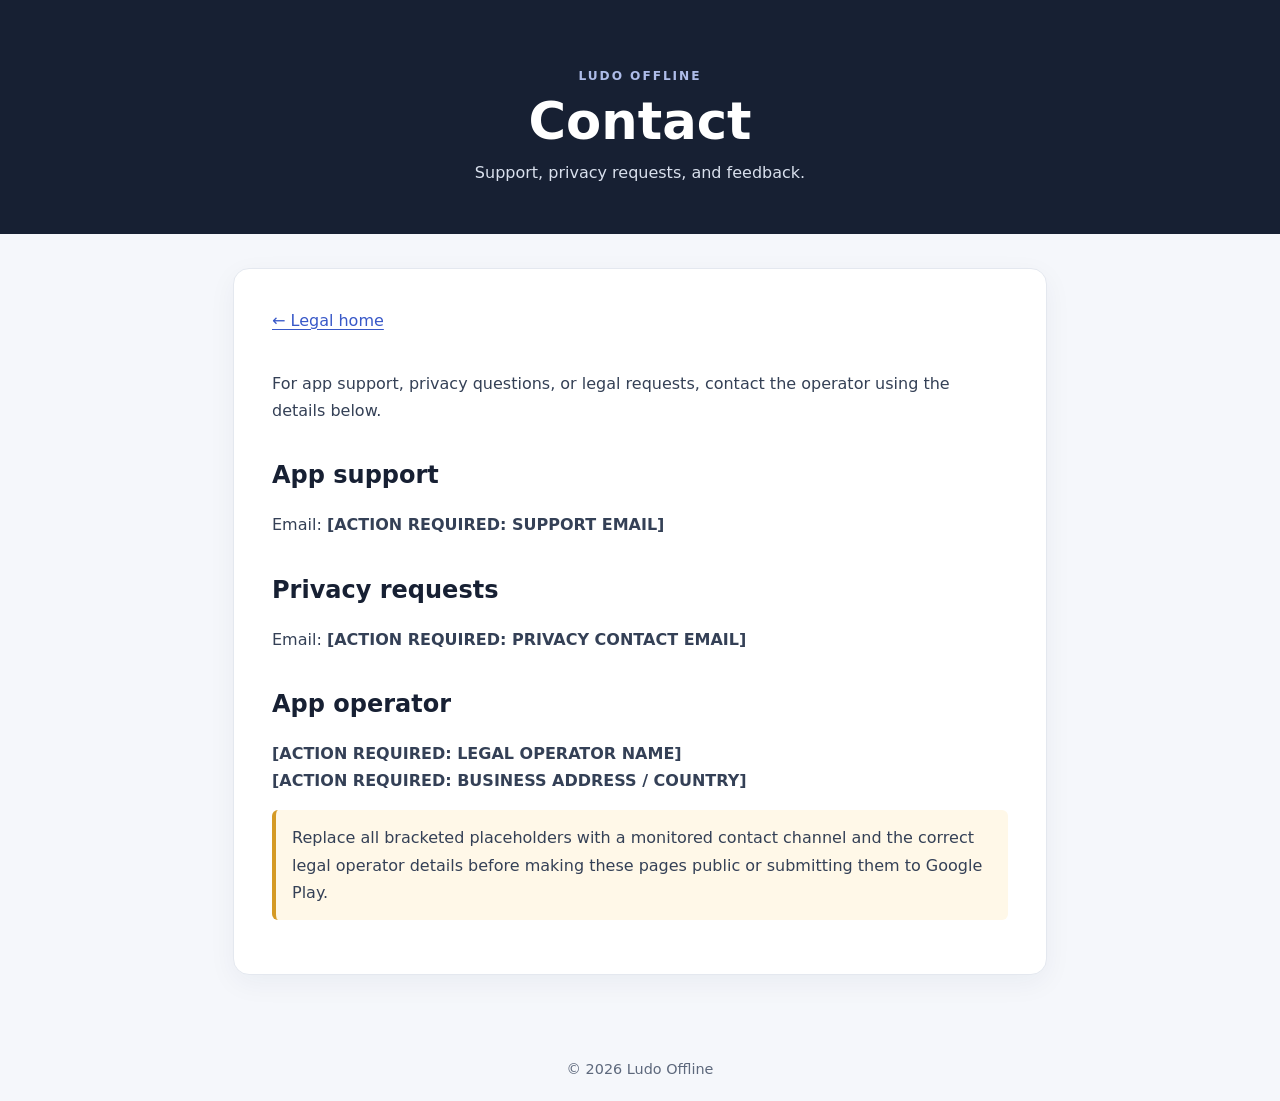
==== contact.html @ 3446a183 "Add Ludo Offline contact page" ====
<!doctype html>
<html lang="en">
<head>
<meta charset="utf-8">
<meta name="viewport" content="width=device-width, initial-scale=1">
<meta name="description" content="Contact information for Ludo Offline support and privacy requests.">
<title>Contact — Ludo Offline</title>
<link rel="stylesheet" href="style.css">
</head>
<body>
<header class="hero"><p class="eyebrow">LUDO OFFLINE</p><h1>Contact</h1><p>Support, privacy requests, and feedback.</p></header>
<main><article class="panel">
<a class="back" href="index.html">← Legal home</a>
<p>For app support, privacy questions, or legal requests, contact the operator using the details below.</p>
<h2>App support</h2>
<p>Email: <strong>[ACTION REQUIRED: SUPPORT EMAIL]</strong></p>
<h2>Privacy requests</h2>
<p>Email: <strong>[ACTION REQUIRED: PRIVACY CONTACT EMAIL]</strong></p>
<h2>App operator</h2>
<p><strong>[ACTION REQUIRED: LEGAL OPERATOR NAME]</strong><br>
<strong>[ACTION REQUIRED: BUSINESS ADDRESS / COUNTRY]</strong></p>
<p class="notice">Replace all bracketed placeholders with a monitored contact channel and the correct legal operator details before making these pages public or submitting them to Google Play.</p>
</article></main><footer>© 2026 Ludo Offline</footer></body></html>
---- style.css ----
:root{color-scheme:light;--ink:#172033;--muted:#5d687c;--line:#e4e8ef;--accent:#3858c8;--paper:#f5f7fb}
*{box-sizing:border-box}
body{margin:0;background:var(--paper);color:var(--ink);font:16px/1.7 system-ui,-apple-system,"Segoe UI",sans-serif}
.hero{padding:58px 22px 48px;background:#172033;color:white;text-align:center}
.hero h1{margin:5px 0;font-size:clamp(2rem,5vw,3.2rem);line-height:1.15}
.hero p{margin:8px auto 0;max-width:700px;color:#d9e0ed}
.hero .eyebrow{font-size:.76rem;letter-spacing:.16em;font-weight:700;color:#aebce9}
main{max-width:850px;margin:34px auto;padding:0 18px 28px}
.panel{background:white;border:1px solid var(--line);border-radius:16px;padding:clamp(22px,4vw,38px);box-shadow:0 8px 28px rgba(24,39,75,.05)}
h2{margin-top:1.5em;line-height:1.3}
h2:first-child{margin-top:0}
h3{margin-top:1.4em}
p,li{color:#344056}
a{color:var(--accent);text-underline-offset:3px}
.links{list-style:none;padding:0;margin:0}
.links li{padding:17px 0;border-bottom:1px solid var(--line)}
.links li:last-child{border-bottom:0}
.links a{display:block;font-weight:700;font-size:1.08rem}
.links span{display:block;color:var(--muted);font-size:.94rem}
.notice{padding:14px 16px;border-left:4px solid #d59a24;background:#fff8e8;border-radius:6px}
.updated{color:var(--muted);font-size:.92rem}
footer{text-align:center;padding:20px;color:var(--muted);font-size:.9rem}
.back{display:inline-block;margin-bottom:20px}
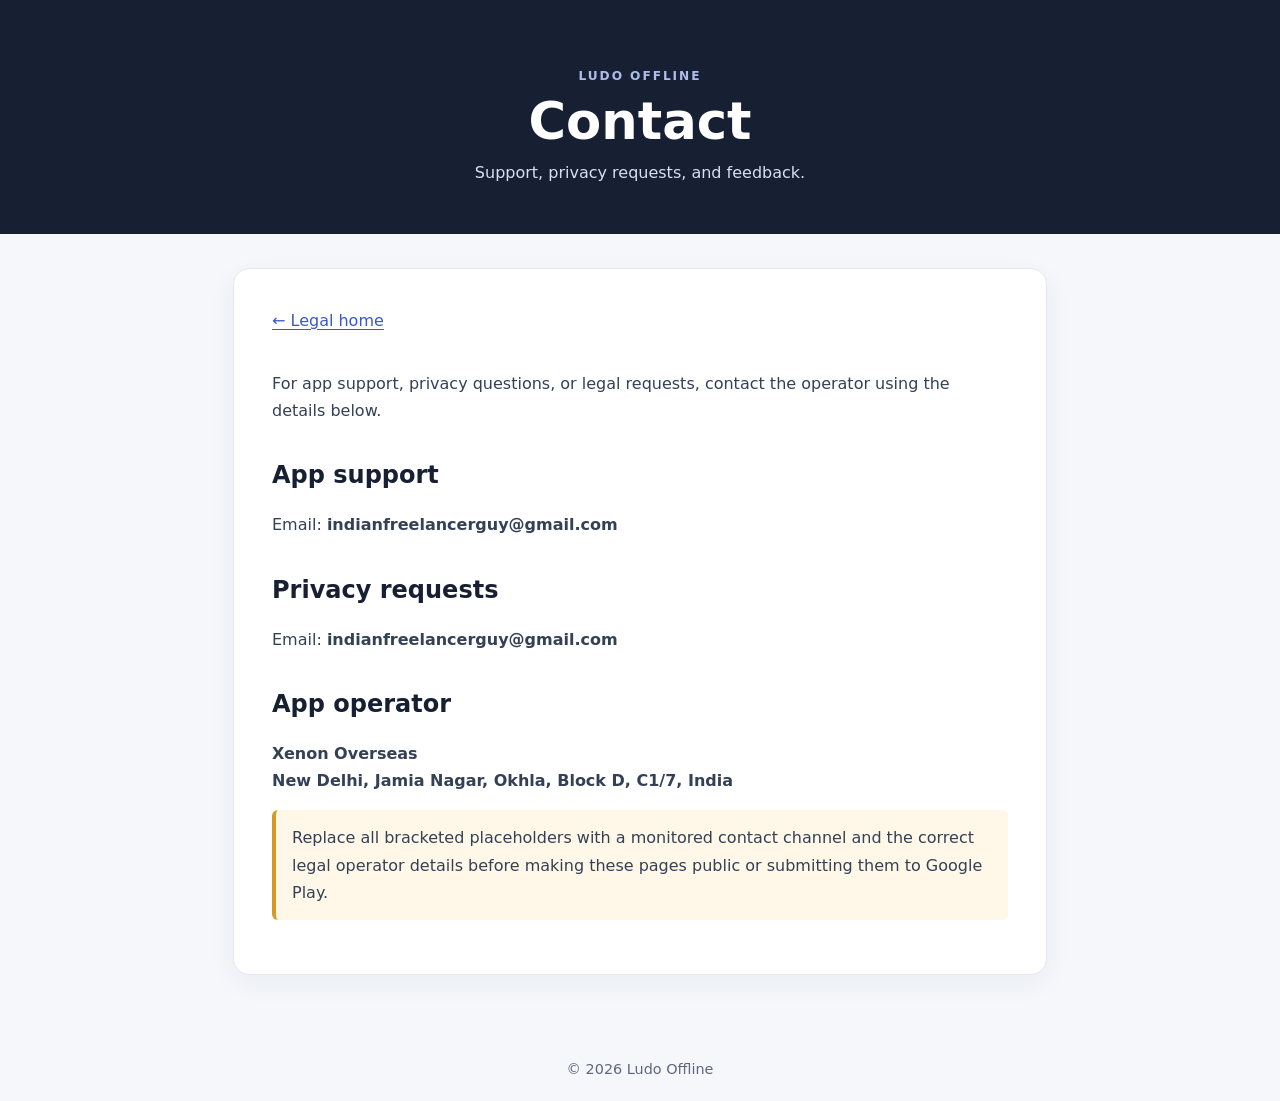
==== commit 6ad459b4: "Update contact.html with operator contact details" ====
--- a/contact.html
+++ b/contact.html
@@ -13,11 +13,11 @@
 <a class="back" href="index.html">← Legal home</a>
 <p>For app support, privacy questions, or legal requests, contact the operator using the details below.</p>
 <h2>App support</h2>
-<p>Email: <strong>[ACTION REQUIRED: SUPPORT EMAIL]</strong></p>
+<p>Email: <strong>indianfreelancerguy@gmail.com</strong></p>
 <h2>Privacy requests</h2>
-<p>Email: <strong>[ACTION REQUIRED: PRIVACY CONTACT EMAIL]</strong></p>
+<p>Email: <strong>indianfreelancerguy@gmail.com</strong></p>
 <h2>App operator</h2>
-<p><strong>[ACTION REQUIRED: LEGAL OPERATOR NAME]</strong><br>
-<strong>[ACTION REQUIRED: BUSINESS ADDRESS / COUNTRY]</strong></p>
+<p><strong>Xenon Overseas</strong><br>
+<strong>New Delhi, Jamia Nagar, Okhla, Block D, C1/7, India</strong></p>
 <p class="notice">Replace all bracketed placeholders with a monitored contact channel and the correct legal operator details before making these pages public or submitting them to Google Play.</p>
 </article></main><footer>© 2026 Ludo Offline</footer></body></html>
